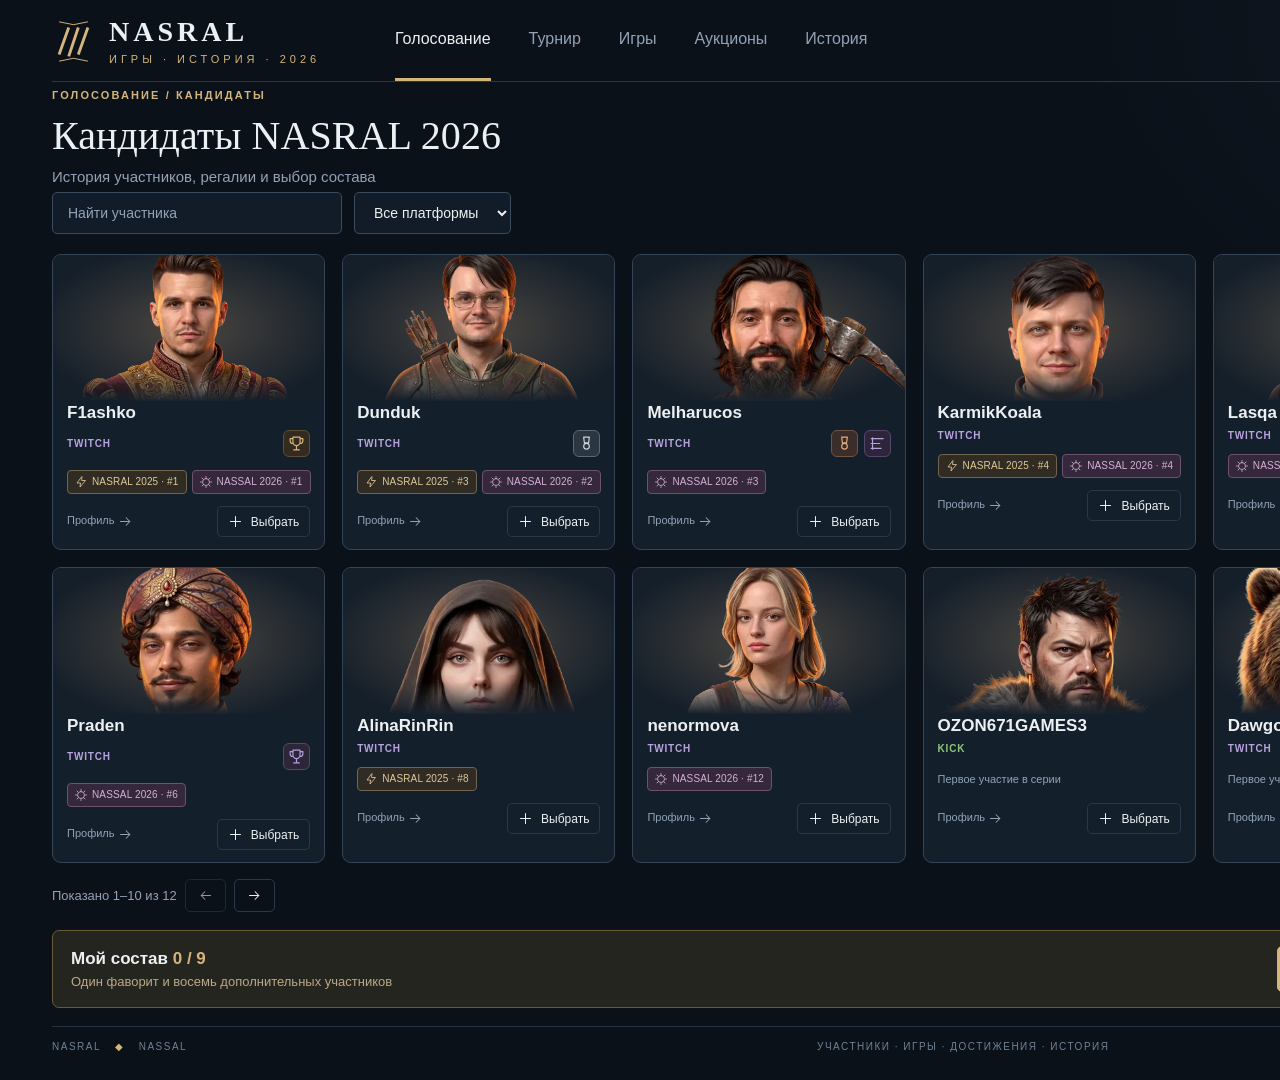
==== workbench/src/index.html @ 14a8f2f1 "Refine NASRAL product presentation and simplify delivery" ====
<!doctype html>
<html lang="ru">
<head>
  <meta charset="utf-8">
  <meta name="viewport" content="width=device-width, initial-scale=1">
  <title>NASRAL — история и статистика</title>
  <link rel="stylesheet" href="ui.css">
</head>
<body>
  <div id="app"></div>
  <script src="data.js"></script>
  <script src="history.js"></script>
  <script src="app.js"></script>
</body>
</html>
---- workbench/src/ui.css ----
:root{--bg:#0b1119;--panel:#121c28;--raised:#192634;--line:#2a3949;--text:#edf0f2;--muted:#92a3b6;--gold:#d5b57b;--gold-bg:#332b20;--green:#83d0ad;--red:#ee969b;--orange:#edc07a;--blue:#8bb9e7;--violet:#b5a0d9}
*{box-sizing:border-box}body{margin:0;background:var(--bg);color:var(--text);font:17px Arial,sans-serif}button,input,select{font:inherit}button,a,select{ -webkit-tap-highlight-color:transparent}button,a{color:inherit}button{cursor:pointer}button:disabled{cursor:default;opacity:.6}a{text-decoration:none}button:focus-visible,a:focus-visible,input:focus-visible,select:focus-visible{outline:3px solid var(--gold);outline-offset:4px}button{border:0}button,a,input,select{transition:background .12s,border-color .12s}button:hover:not(:disabled),a:hover{filter:brightness(1.15)}.app{position:relative;width:1920px;min-height:1080px;padding:0 52px 24px;background:radial-gradient(1000px 600px at 95% 0,#23354744,transparent 75%),var(--bg)}
.topbar{height:90px;display:flex;align-items:center;gap:48px;border-bottom:1px solid var(--line)}.brand{display:flex;align-items:center;gap:14px;min-width:295px}.brand-mark{width:43px;height:48px;color:var(--gold)}.brand-title{font:700 28px Georgia,serif;letter-spacing:4px}.brand-sub{font-size:11px;color:var(--gold);letter-spacing:4px;margin-top:5px}.nav{height:100%;display:flex;align-items:center;gap:38px}.nav a{display:flex;align-items:center;height:100%;border-bottom:3px solid transparent;color:var(--muted);font-size:16px}.nav a.active{color:var(--text);border-color:var(--gold)}.top-end{margin-left:auto;display:flex;align-items:center;gap:20px;color:var(--muted);font-size:14px}.top-season{padding:10px 15px;border:1px solid #655338;color:var(--gold);border-radius:5px}.top-separator{height:22px;width:1px;background:var(--line)}
.page-head{height:120px;display:flex;justify-content:space-between;align-items:center}.eyebrow{font-size:11px;text-transform:uppercase;letter-spacing:2.1px;font-weight:700;color:var(--gold);margin-bottom:11px}h1{font:400 40px Georgia,serif;letter-spacing:.1px;margin:0}h2{font:400 27px Georgia,serif;margin:0}h3{font-size:18px;font-weight:600;margin:0}.subtitle{color:var(--muted);font-size:15px;margin-top:9px}.head-tools{display:flex;gap:14px;align-items:center}.small{font-size:13px}.tiny{font-size:11px}.muted{color:var(--muted)}.gold{color:var(--gold)}.positive{color:var(--green)}.negative{color:var(--red)}.mono,.number{font-variant-numeric:tabular-nums}.number{white-space:nowrap}.big-number{font:500 38px Arial,sans-serif;font-variant-numeric:tabular-nums;letter-spacing:-1px}.row{display:flex;align-items:center;gap:12px}.spread{display:flex;justify-content:space-between;align-items:center;gap:16px}.stack{display:flex;flex-direction:column;gap:20px}.grid{display:grid;gap:20px}.columns{display:grid;grid-template-columns:minmax(0,1fr) 358px;gap:24px}.columns.wide-side{grid-template-columns:minmax(0,1fr) 540px}.panel{background:linear-gradient(130deg,#172230,#111b26);border:1px solid var(--line);border-radius:10px;overflow:hidden}.panel-inner{padding:24px}.panel-heading{display:flex;align-items:center;justify-content:space-between;gap:18px;padding:22px 24px;border-bottom:1px solid var(--line)}.panel-heading h2{font-size:24px}.panel-heading h3{font-size:18px}.panel-heading .small{font-size:13px}.section-label{font-size:11px;text-transform:uppercase;letter-spacing:1.8px;color:var(--muted);font-weight:bold}.section-rule{height:1px;background:var(--line);margin:21px 0}
.btn{display:inline-flex;align-items:center;justify-content:center;gap:8px;padding:12px 17px;border-radius:5px;border:1px solid #45566a;background:#1a2736;color:var(--text);font-size:14px;min-height:43px;white-space:nowrap}.btn.primary{background:var(--gold);border-color:var(--gold);color:#161b22;font-weight:bold}.btn.quiet{border-color:var(--line);background:transparent}.btn.small{padding:8px 12px;font-size:12px;min-height:33px}.btn.full{width:100%}.btn.selected{background:#413720;border-color:var(--gold);color:#f1d49b}.tabs{display:flex;gap:4px;border-bottom:1px solid var(--line);margin-bottom:20px}.tabs a,.tabs button{background:transparent;color:var(--muted);padding:14px 20px 15px;border-bottom:2px solid transparent;font-size:15px}.tabs .active{color:var(--gold);border-bottom-color:var(--gold)}.toolbar{display:flex;align-items:center;gap:12px;margin-bottom:20px}.input,.select{border:1px solid #3b4c5f;border-radius:5px;background:#111c28;color:var(--text);padding:11px 15px;font-size:14px;min-height:42px}.input{width:290px}.input::placeholder{color:var(--muted)}.toolbar-end{margin-left:auto;color:var(--muted);font-size:13px}.pill{display:inline-flex;align-items:center;gap:6px;padding:6px 10px;border:1px solid var(--line);border-radius:4px;font-size:12px;white-space:nowrap;background:#192735}.pill.green{background:#18382c;color:var(--green);border-color:#315f4c}.pill.red{background:#3c242a;color:var(--red);border-color:#624047}.pill.orange{background:#3c3224;color:var(--orange);border-color:#695333}.pill.blue{background:#1a3044;color:var(--blue);border-color:#385773}.pill.gold{background:var(--gold-bg);border-color:#6d5734}.pill.violet{background:#30263c;color:var(--violet);border-color:#514460}.live-dot{height:7px;width:7px;border-radius:50%;background:var(--green);display:inline-block;margin-right:4px}.icon{width:20px;height:20px;display:inline-block;flex-shrink:0;vertical-align:middle}.icon.lg{width:27px;height:27px}.icon.sm{width:15px;height:15px}.badge{display:inline-flex;align-items:center;justify-content:center;width:27px;height:27px;border-radius:6px;border:1px solid #5c4e35;color:var(--gold);background:#332b20;flex-shrink:0}.badge.green{color:var(--green);background:#18372a;border-color:#355e4a}.badge.red{color:var(--red);background:#3a252d;border-color:#674149}.badge.orange{color:var(--orange);background:#3a3023;border-color:#685335}.badge.silver{color:#c7d6e3;background:#2c3641;border-color:#59697a}.badge.bronze{color:#e3ac84;background:#3b2d29;border-color:#725344}.badge.violet{color:var(--violet);background:#2d263b;border-color:#55466b}.badge .icon{width:17px;height:17px}.season-chip{font-size:10px;letter-spacing:.15px;border:1px solid #71654e;background:#302b23;color:#dec99c;padding:5px 7px;border-radius:4px;white-space:nowrap;display:inline-flex;gap:5px;align-items:center}.season-chip.neon{color:#d5b1d4;background:#35283d;border-color:#6e516f}.season-chip.legacy{color:#bbb1d5;background:#292839;border-color:#514d68}.season-chip .icon{width:12px;height:12px}.platform{font-size:10px;letter-spacing:.8px;color:#b9a3df;text-transform:uppercase;font-weight:bold}.platform.kick{color:#8dc47a}.avatar{height:44px;width:44px;border-radius:7px;object-fit:cover;object-position:50% 17%;background:#283744;border:1px solid #394958}.player{display:flex;align-items:center;gap:11px;min-width:0}.player strong{font-size:15px;display:block;white-space:nowrap}.player .meta{display:flex;align-items:center;gap:7px;margin-top:5px;font-size:11px;color:var(--muted)}.player .monogram{display:grid;place-items:center;color:var(--gold);font-size:20px}.name-btn{background:none;color:var(--text);padding:0;text-align:left}.badges{display:flex;align-items:center;gap:6px}.award-tooltip{cursor:pointer}
.candidate-grid{display:grid;grid-template-columns:repeat(5,minmax(0,1fr));gap:17px}.candidate{height:328px;border:1px solid #354557;border-radius:9px;background:#141f2c;overflow:hidden;position:relative}.candidate.selected{border-color:var(--gold)}.candidate-picture{display:block;height:178px;background:radial-gradient(ellipse at center,#4b4640,#151f2a 80%);position:relative;overflow:hidden}.candidate-picture img{width:100%;height:100%;object-fit:cover;object-position:50% 13%;mask-image:linear-gradient(#000 78%,transparent)}.candidate-picture .badges{position:absolute;left:12px;top:12px}.candidate-info{padding:2px 14px 14px}.candidate-name{font-size:17px;font-weight:600;white-space:nowrap;display:block;text-overflow:ellipsis;overflow:hidden;margin-bottom:7px}.candidate-name.long{font-size:14px}.candidate-seasons{height:37px;display:flex;align-items:center;gap:5px;margin:6px 0}.candidate-bottom{display:flex;justify-content:space-between;align-items:center}.candidate-bottom .btn{padding:7px 10px;min-height:31px;font-size:12px}.legend-item{display:flex;align-items:flex-start;gap:12px;margin:16px 0}.legend-item .copy strong{font-size:13px;display:block;margin:1px 0 5px}.legend-item .copy p{font-size:12px;line-height:1.45;color:var(--muted);margin:0}.legend-note{border-left:2px solid #75613e;padding:0 0 0 12px;font-size:12px;color:#b9c4cf;line-height:1.55}.selection-strip{margin-top:18px;padding:15px 18px;border:1px solid #6a583b;border-radius:7px;background:#25251f;display:flex;justify-content:space-between;align-items:center}.selection-strip p{margin:5px 0 0;color:#baa988;font-size:13px}.pager{display:flex;gap:8px;align-items:center;color:var(--muted);font-size:13px;margin:16px 0 0}
table{width:100%;border-collapse:collapse;table-layout:auto}th{font-size:11px;color:var(--muted);font-weight:600;letter-spacing:.4px;text-align:left;padding:15px 17px;border-bottom:1px solid var(--line);white-space:nowrap}td{font-size:14px;padding:12px 17px;border-bottom:1px solid #263443;vertical-align:middle}tr:last-child td{border-bottom:0}tbody tr:nth-child(2n){background:#ffffff02}th.right,td.right{text-align:right}td.center,th.center{text-align:center}.table-button{background:none;color:inherit;padding:0;text-align:inherit}.table-button:hover{color:var(--gold)}.rank-cell{font:23px Georgia,serif;color:var(--gold);width:52px}.rating-table td{padding-top:10px;padding-bottom:10px;height:52px}.rating-table .avatar{width:34px;height:34px}.rating-table .player strong{font-size:13px}.rating-table .player .meta{margin-top:2px}.rating-table .badge{height:23px;width:23px}.rating-bar{height:5px;background:#2a3949;border-radius:3px;width:120px}.rating-bar i{height:100%;background:var(--gold);display:block;border-radius:3px}.cutline td{border-top:2px solid var(--gold)}.cut-label{font-size:11px;color:var(--gold);border-top:1px solid #77603a;background:#30291e}.cut-label td{padding:7px 17px}.stat-list{margin:0}.stat-list>div{display:flex;align-items:center;justify-content:space-between;border-bottom:1px solid var(--line);padding:17px 0;gap:12px}.stat-list>div:last-child{border:0}.stat-list dt{font-size:13px;color:var(--muted)}.stat-list dd{font-size:22px;font-variant-numeric:tabular-nums;margin:0}.rule-line{display:flex;gap:13px;font-size:14px;color:#b6c2cf;line-height:1.5;margin:19px 0}.rule-number{height:27px;width:27px;border:1px solid #6f5b3c;border-radius:50%;color:var(--gold);flex-shrink:0;display:grid;place-items:center;font-size:13px}
.kpis{display:grid;grid-template-columns:repeat(4,minmax(0,1fr));gap:18px;margin-bottom:22px}.kpi{padding:20px 24px;min-height:123px}.kpi-label{color:var(--muted);font-size:13px;margin-bottom:10px}.kpi-sub{font-size:12px;color:var(--muted);margin-top:9px}.kpi .icon{color:var(--gold)}.standings-table td{height:67px}.standings-table .player .meta{gap:5px}.standings-table .number.score{font-size:25px;color:#ecdbbb}.standings-table .current-game{font-size:13px;color:#bcc8d5;display:flex;align-items:center;gap:11px;max-width:230px}.game-mini{width:56px;height:29px;object-fit:cover;border-radius:3px}.chart-wrap{padding:20px 18px 12px}.chart{width:100%;height:340px;display:block;overflow:visible}.chart text{font:11px Arial,sans-serif;fill:var(--muted)}.chart-legend{display:flex;flex-wrap:wrap;gap:12px 19px;padding:0 20px 20px;color:#aebcca;font-size:12px}.chart-legend span{display:inline-flex;align-items:center;gap:7px}.chart-legend i{height:8px;width:8px;display:inline-block;border-radius:50%}.chart-note{font-size:12px;color:var(--muted);line-height:1.5;padding:15px 20px;border-top:1px solid var(--line)}.event-row{display:flex;align-items:center;justify-content:space-between;gap:15px;padding:15px 0;border-bottom:1px solid var(--line);font-size:13px}.event-row:last-child{border:0}.event-row small{display:block;color:var(--muted);margin-top:4px}.shortcuts{display:grid;grid-template-columns:repeat(3,1fr);gap:18px;margin-top:21px}.shortcut{padding:19px 22px;display:flex;align-items:center;gap:16px}.shortcut .icon{height:28px;width:28px;color:var(--gold)}.shortcut strong{font:21px Georgia,serif}.shortcut small{display:block;font-size:12px;color:var(--muted);margin-top:5px}
.statistics-table td{height:65px;font-size:15px;padding:11px 13px}.statistics-table th{padding-left:13px;padding-right:13px}.statistics-table .avatar{height:38px;width:38px}.statistics-table .player strong{font-size:13px}.finish-bar{width:78px;height:4px;border-radius:3px;background:#2b3a49;margin-top:7px}.finish-bar i{display:block;height:4px;background:var(--green);border-radius:3px}.aside-kpis{display:grid;grid-template-columns:repeat(2,1fr);gap:1px;background:var(--line)}.aside-kpis>div{background:#172432;padding:21px}.aside-kpis strong{display:block;font-size:30px;margin-top:10px}.metric-leader{display:flex;gap:12px;align-items:center;padding:15px 0;border-bottom:1px solid var(--line)}.metric-leader:last-child{border:0}.metric-leader .leader-score{margin-left:auto;color:var(--gold);font-size:19px}.mini-library{display:flex;gap:11px}.mini-game{width:116px;flex-shrink:0;display:block}.mini-game img{width:116px;height:55px;object-fit:cover;border-radius:5px;border:1px solid var(--line)}.mini-game .title{font-size:11px;white-space:nowrap;overflow:hidden;text-overflow:ellipsis;margin-top:7px}.mini-game .result{font-size:11px;margin-top:5px;color:var(--green)}
.active-games{display:grid;grid-template-columns:repeat(3,1fr);gap:16px;margin-bottom:20px}.active-game{overflow:hidden}.active-cover{width:100%;height:137px;object-fit:cover;display:block}.active-game .game-info{padding:16px}.active-game h3{font:21px Georgia,serif;white-space:nowrap;overflow:hidden;text-overflow:ellipsis;margin-bottom:15px}.active-game .avatar{height:31px;width:31px}.active-game .player strong{font-size:12px}.active-game .elapsed{font-size:12px;color:#b7c3cf;margin-top:15px;display:flex;justify-content:space-between}.games-table td{height:58px}.games-table .game-title{display:flex;align-items:center;gap:12px;font-size:13px}.game-title img{width:72px;height:34px;object-fit:cover;border-radius:4px}.games-table .player strong{font-size:12px}.games-table .avatar{height:30px;width:30px}.game-status{display:inline-flex;align-items:center;gap:7px;font-size:12px;color:var(--muted)}.game-status.finished{color:var(--green)}.game-status.playing{color:var(--blue)}.game-status.dropped{color:var(--red)}.game-status.waiting{color:var(--orange)}.outcome-dot{height:6px;width:6px;border-radius:50%;background:currentColor}.auction-table td{height:92px}.auction-table .bid{font-size:22px;color:var(--gold)}.auction-table .player strong{font-size:12px}.auction-table .avatar{width:33px;height:33px}.auction-table .game-title{display:flex;align-items:center;gap:15px}.auction-table .game-title img{height:56px;width:116px;object-fit:cover;border-radius:5px}.auction-table .game-title b{font-size:16px}.auction-table .game-title small{display:block;margin-top:8px;font-size:12px;color:var(--muted)}.donut{width:230px;height:230px;border-radius:50%;margin:28px auto;display:grid;place-items:center}.donut-hole{width:160px;height:160px;border-radius:50%;background:#14202c;display:flex;align-items:center;justify-content:center;flex-direction:column}.donut-hole b{font-size:28px;font-variant-numeric:tabular-nums}.donut-hole small{color:var(--muted);margin-top:6px;font-size:11px}.donut-item{display:flex;align-items:center;justify-content:space-between;padding:11px 0;font-size:13px;gap:9px}.donut-item .dot{width:9px;height:9px;border-radius:2px;display:inline-block;margin-right:8px}.donut-item strong{font-size:15px}.donut-item small{font-size:11px;color:var(--muted);display:block;margin-top:5px;text-align:right}
.hall-podium{display:grid;grid-template-columns:1fr 1.12fr 1fr;gap:16px;align-items:end}.champion-card{position:relative;height:244px;border:1px solid #495c6a;border-radius:9px;overflow:hidden;display:flex;align-items:center;flex-direction:column;background:radial-gradient(ellipse at 50% 30%,#46515a88,#15222e 85%)}.champion-card.first{height:268px;border-color:#8b7046;background:radial-gradient(ellipse at 50% 25%,#80644466,#18212b 85%)}.champion-card.bronze{border-color:#745b4a}.champion-card img{width:100%;height:157px;object-fit:cover;object-position:center 12%;mask-image:linear-gradient(#000 65%,transparent)}.champion-card.first img{height:178px}.champion-card b{font-size:20px;margin-top:-2px;z-index:1}.champion-card small{font-size:11px;color:var(--muted);margin-top:8px}.champion-card .pill{position:absolute;top:12px;right:12px}.seasons{display:grid;grid-template-columns:repeat(3,1fr);gap:17px}.season-card{height:198px;border:1px solid #5d513b;border-radius:8px;padding:22px;background:radial-gradient(ellipse at 92% 25%,#8c744b30,transparent),#1d242b;position:relative;overflow:hidden}.season-card.neon{border-color:#654e6f;background:radial-gradient(ellipse at 90% 30%,#bf5c9b22,transparent),#211e2d}.season-card.winter{border-color:#426071;background:radial-gradient(ellipse at 90% 30%,#4b94b32e,transparent),#162631}.season-card .season-emblem{position:absolute;right:20px;top:20px;width:70px;height:70px;color:#937a4c;opacity:.45}.season-card.neon .season-emblem{color:#c391c0}.season-card.winter .season-emblem{color:#8bb9c4}.season-card h3{font:27px Georgia,serif;margin-top:19px}.season-card .season-bottom{position:absolute;left:22px;right:22px;bottom:18px;border-top:1px solid #ffffff18;padding-top:13px;font-size:13px;display:flex;align-items:center;gap:7px}.season-card p{font-size:12px;color:var(--muted);margin-top:9px}.history-table td{height:39px;padding-top:8px;padding-bottom:8px;font-size:13px}.history-table .player strong{font-size:12px}.history-table .avatar{height:28px;width:28px}.history-table .rank-cell{font-size:18px}.timeline-horizontal{display:flex;gap:24px;margin-top:17px;padding-top:20px;border-top:1px solid var(--line)}.timeline-horizontal>div{flex:1;border-top:2px solid #6d5c40;padding-top:14px}.timeline-horizontal strong{font-size:13px;display:block;margin-top:8px}.timeline-horizontal small{font-size:11px;color:var(--muted);line-height:1.5;display:block;margin-top:6px}
.profile-hero{height:249px;display:flex;align-items:center;background:radial-gradient(ellipse at 12% 55%,#75533744,transparent 50%),#14202c;border:1px solid #6b5739;border-radius:10px;overflow:hidden;margin-bottom:22px}.hero-portrait{height:249px;width:255px;object-fit:cover;object-position:50% 14%;mask-image:linear-gradient(90deg,#000 70%,transparent)}.profile-identity{padding:25px 30px}.profile-identity h2{font:40px Georgia,serif;margin:10px 0}.profile-identity p{font-size:14px;color:var(--muted);margin:10px 0 17px}.profile-regalia{display:flex;gap:11px;margin:14px 0}.profile-summary{margin-left:auto;display:flex;flex-direction:column;gap:22px;padding:25px 40px;min-width:310px;border-left:1px solid var(--line)}.profile-summary>div{font-size:13px}.profile-summary strong{display:block;color:var(--gold);font-size:18px;margin-bottom:6px}.profile-summary small{color:var(--muted)}.profile-columns{display:grid;grid-template-columns:1.1fr 1fr 1fr;gap:20px}.career-row{display:grid;grid-template-columns:83px minmax(0,1fr) 102px;gap:14px;align-items:center;position:relative;padding:19px 0 19px 19px;border-left:1px solid #7c6643;margin-left:5px}.career-row:before{content:'';height:7px;width:7px;position:absolute;left:-4px;top:26px;border-radius:50%;background:var(--gold)}.career-row .date{color:var(--muted);font-size:12px}.career-row strong{font-size:15px}.career-row small{display:block;color:var(--muted);font-size:12px;margin-top:6px}.career-row .place{color:var(--gold);font-size:14px;text-align:right}.profile-kpis{display:grid;grid-template-columns:repeat(2,1fr);gap:12px}.profile-kpi{background:#1b2a39;border:1px solid var(--line);border-radius:6px;padding:17px}.profile-kpi span{font-size:12px;color:var(--muted)}.profile-kpi strong{display:block;font-size:29px;margin-top:10px}.profile-kpi.wide{grid-column:span 2}.medal-row{display:flex;gap:12px;align-items:center;margin:22px 0}.medal-row .badge{height:40px;width:40px}.medal-row strong{font-size:14px}.medal-row small{display:block;margin-top:7px;color:var(--muted);font-size:12px}.profile-links{display:flex;gap:10px;margin-top:20px}.profile-links .btn{flex:1;font-size:13px}
.comparison-heroes{display:grid;grid-template-columns:1fr 1fr;gap:22px;margin-bottom:22px}.comparison-person{display:flex;align-items:center;gap:20px;padding:19px 23px}.comparison-person .avatar{height:86px;width:86px}.comparison-person h2{font:29px Georgia,serif}.comparison-person p{font-size:13px;color:var(--muted);margin:9px 0}.compare-row{display:grid;grid-template-columns:250px 1fr 1fr;gap:25px;padding:17px 24px;border-bottom:1px solid var(--line);align-items:center}.compare-row .label{color:var(--muted);font-size:14px}.compare-value{display:flex;gap:18px;align-items:center}.compare-value strong{font-size:22px;min-width:83px;font-variant-numeric:tabular-nums}.compare-bar{height:6px;flex:1;background:#2c3b4b;border-radius:3px}.compare-bar i{height:100%;display:block;border-radius:3px;background:var(--gold)}.compare-bar.blue i{background:var(--blue)}
.lot-hero{display:flex;align-items:center;gap:25px;padding:23px}.lot-hero img.cover{width:300px;height:141px;object-fit:cover;border-radius:7px}.lot-hero h2{font:30px Georgia,serif;margin:12px 0}.lot-hero .hero-end{margin-left:auto;text-align:right}.lot-chain{display:grid;grid-template-columns:repeat(6,1fr);gap:0;margin:23px 0;border:1px solid #6b593d;border-radius:8px;background:#24271f;overflow:hidden}.chain-node{padding:20px 17px;position:relative;border-right:1px solid #67583b66}.chain-node:last-child{border:0}.chain-node strong{display:block;font-size:14px;margin-top:11px}.chain-node small{display:block;font-size:12px;color:#adbaaa;margin-top:7px}.chain-node .icon{color:var(--gold)}.option-row{display:flex;justify-content:space-between;align-items:center;gap:20px;border-bottom:1px solid var(--line);padding:18px 0}.option-row:last-child{border:0}.option-row .game-title{font-size:14px}.option-row b{font-size:20px;font-variant-numeric:tabular-nums}.option-row small{font-size:12px;color:var(--muted);display:block;margin-top:8px}.empty-state{padding:24px;border:1px dashed #405265;border-radius:7px;text-align:center;color:var(--muted);font-size:13px;line-height:1.6}.empty-state .icon{display:block;margin:0 auto 10px;color:#647b92}.archive-intro{display:flex;align-items:center;justify-content:space-between;gap:25px;padding:22px 26px;border:1px solid #745d82;background:linear-gradient(110deg,#34243c,#162335);border-radius:9px;margin-bottom:22px}.archive-intro h2{font-size:29px}.archive-intro p{font-size:13px;color:#b7aac3;margin:9px 0 0}.archive-table td{height:47px;padding-top:8px;padding-bottom:8px}.archive-table .player strong{font-size:13px}.archive-table .avatar{height:30px;width:30px}
.overlay{position:absolute;inset:90px 0 0;z-index:10;background:#060b13ba;backdrop-filter:blur(3px);display:flex;justify-content:flex-end;padding:24px 52px 28px}.drawer{width:690px;border:1px solid #75603e;background:#14202c;border-radius:10px;box-shadow:0 20px 90px #000b;overflow:hidden;align-self:flex-start}.drawer .panel-heading{padding:23px 27px}.drawer .drawer-body{padding:22px 27px}.drawer h2{font:31px Georgia,serif}.selection-person{display:flex;gap:13px;align-items:center;padding:10px 0;border-bottom:1px solid var(--line);min-height:53px}.selection-person .avatar{width:33px;height:33px}.selection-person strong{font-size:14px}.selection-person .actions{margin-left:auto;display:flex;gap:9px;align-items:center}.favorite-btn{border:1px solid #495568;border-radius:5px;color:#94a4b5;background:#1c2a39;padding:7px 11px;font-size:12px}.favorite-btn.active{background:#3b3120;color:var(--gold);border-color:#7a633e}.remove-btn{color:var(--muted);background:transparent;padding:8px}.drawer-foot{padding:22px 27px;border-top:1px solid var(--line);background:#192734}.drawer-foot p{font-size:12px;color:var(--muted);line-height:1.5;margin:0 0 15px}.modal{position:absolute;left:50%;top:250px;transform:translateX(-50%);width:530px;background:#192634;padding:30px;border:1px solid #836b43;border-radius:10px;box-shadow:0 0 0 2000px #080d16bd;z-index:20}.modal h2{margin:12px 0 20px}.modal p{font-size:15px;line-height:1.65;color:#bec9d4}.modal .btn{margin-top:15px}.footer{display:flex;justify-content:space-between;align-items:center;color:#6f8296;font-size:10px;letter-spacing:1.5px;text-transform:uppercase;margin-top:22px;padding-top:16px;border-top:1px solid #253341}.footer .dot{color:var(--gold);margin:0 10px}.clamp-name{white-space:nowrap;overflow:hidden;text-overflow:ellipsis}.compact-table td{height:51px}.full-width{width:100%}.hidden{display:none!important}
@media(max-width:1300px){body{overflow:auto}.app{transform-origin:top left}.btn:hover{filter:none}}
/* Presentation density: a complete interface, not a cropped long webpage. */
.topbar{height:82px}.page-head{height:110px}.panel-inner{padding:20px}.panel-heading{padding:17px 21px}.kpis{margin-bottom:18px}.kpi{min-height:112px;padding:17px 21px}.big-number{font-size:34px}.kpi-sub{margin-top:7px}.candidate{height:296px}.candidate-picture{height:146px}.candidate-info{padding-top:2px}.legend-item{margin:13px 0}.legend-item .copy p{line-height:1.4}.legend-panel .section-rule{margin:17px 0}.rating-table td{height:45px;padding:7px 14px}.rating-table .avatar{height:28px;width:28px}.rating-table .player strong{font-size:12px}.rating-table .player .meta{font-size:10px}.rating-table .badge{height:21px;width:21px}.standings-table td{height:57px;padding:8px 13px}.standings-table .avatar{height:36px;width:36px}.standings-table .badge{height:20px;width:20px}.standings-table .meta{font-size:10px;margin-top:4px}.standings-table .player strong{font-size:14px}.standings-table .score{font-size:23px}.standings-table th{padding:13px}.shortcuts{margin-top:17px}.shortcut{padding:14px 18px}.shortcut strong{font-size:19px}.shortcut small{font-size:11px}.chart-wrap{padding-top:13px}.event-row{padding:12px 0}.chart-note{padding-top:12px;padding-bottom:12px}.statistics-table td{height:58px;padding:9px 12px}.statistics-table .avatar{height:33px;width:33px}.aside-kpis>div{padding:18px}.metric-leader{padding:13px 0}.active-cover{height:122px}.active-game .game-info{padding:14px}.active-game h3{font-size:20px;margin-bottom:12px}.active-game .elapsed{margin-top:11px}.auction-table td{height:84px;padding:11px 14px}.donut{height:210px;width:210px;margin:22px auto}.donut-hole{height:150px;width:150px}.donut-item{padding:9px 0}.champion-card{height:225px}.champion-card.first{height:249px}.champion-card img{height:145px}.champion-card.first img{height:165px}.season-card{height:182px;padding:19px}.season-card h3{font-size:26px;margin-top:16px}.season-card .season-bottom{left:19px;right:19px;bottom:16px}.profile-hero{height:210px;margin-bottom:16px}.hero-portrait{height:210px;width:225px}.profile-identity{padding:20px 26px}.profile-identity h2{font-size:36px}.profile-summary{gap:17px;padding:20px 35px}.profile-summary strong{font-size:16px}.tabs a,.tabs button{padding-top:12px;padding-bottom:13px}.career-row{padding-top:15px;padding-bottom:15px}.career-row:before{top:22px}.profile-kpi{padding:14px}.profile-kpi strong{font-size:27px}.profile-links{margin-top:16px}.lot-chain{margin:20px 0}.chain-node{padding:17px 15px}.lot-hero{padding:20px}.lot-hero img.cover{height:124px;width:265px}.option-row{padding:15px 0}.stat-list>div{padding:14px 0}.archive-intro{padding:18px 23px;margin-bottom:18px}.archive-table td{height:43px;padding:6px 14px}.archive-table .avatar{height:27px;width:27px}.overlay{inset-top:82px}.drawer .drawer-body{padding-top:18px;padding-bottom:18px}.selection-person{min-height:49px;padding:8px 0}.drawer-foot{padding:19px 27px}.footer{margin-top:18px;padding-top:14px}
.portrait-monogram{display:flex;align-items:center;justify-content:center;height:100%;width:100%;background:radial-gradient(ellipse at 50% 30%,#39485766,transparent 80%),#15222f;color:#cdb487;font:46px Georgia,serif;letter-spacing:4px}.avatar.portrait-monogram{font:17px Georgia,serif;letter-spacing:0;flex-shrink:0}.hero-portrait.portrait-monogram{font-size:70px;letter-spacing:4px;flex-shrink:0}.candidate-picture .portrait-monogram{font-size:56px}
.page-statistics .statistics-table td{height:51px;padding:6px 12px}.page-hall .history-table td{height:35px;padding:5px 10px}.page-hall .champion-card{height:205px}.page-hall .champion-card.first{height:229px}.page-hall .champion-card img{height:125px}.page-hall .champion-card.first img{height:145px}.page-lot .stat-list>div{padding:12px 0}.page-lot .empty-state{padding:18px}.page-season aside.stack{gap:14px}.page-season aside .panel-inner{padding:17px}.page-season aside .section-rule{margin:14px 0}.page-season .empty-state{padding:16px;font-size:12px}.overlay{top:82px}
.profile-now{margin-left:auto;padding:25px 34px;min-width:430px;max-width:530px}.profile-current-cover{width:125px;height:60px;object-fit:cover;border-radius:5px}.profile-now b{font-size:15px}.profile-game{display:flex;align-items:center;gap:14px;padding:16px 0;border-bottom:1px solid var(--line)}.profile-game:last-child{border:0}.profile-game .game-mini{width:105px;height:50px}.profile-game b{font-size:14px}.profile-game p{font-size:11px;color:var(--muted);margin:8px 0 0}.profile-game>.icon{margin-left:auto;color:var(--gold)}
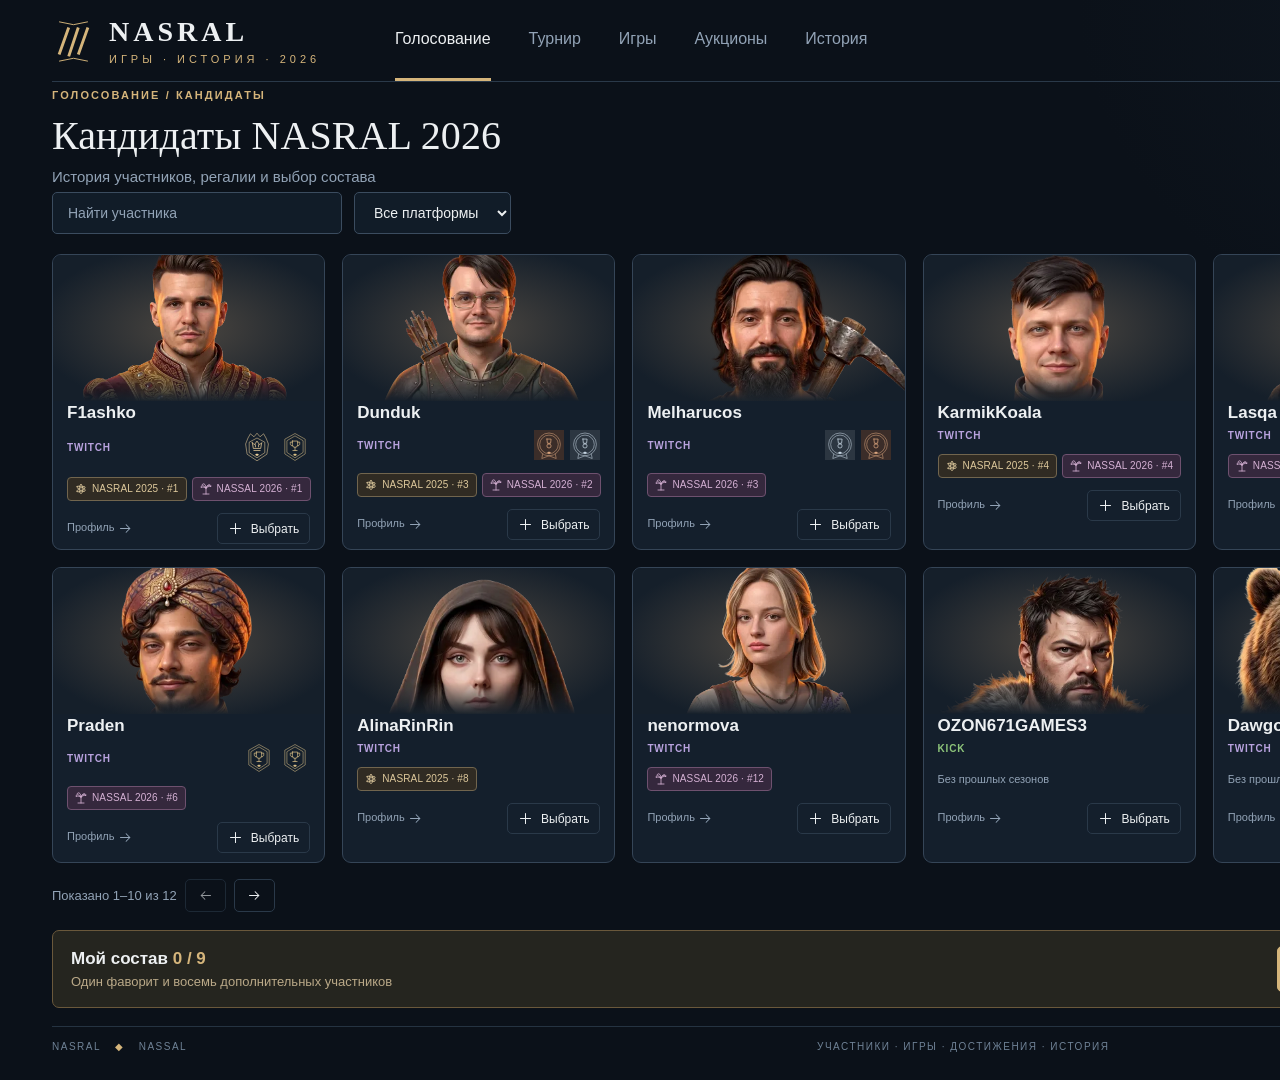
==== commit 05089e64: "NASRAL product presentation" ====
--- a/workbench/src/index.html
+++ b/workbench/src/index.html
@@ -3,13 +3,12 @@
 <head>
   <meta charset="utf-8">
   <meta name="viewport" content="width=device-width, initial-scale=1">
-  <title>NASRAL — история и статистика</title>
+  <title>NASRAL — история, статистика и достижения</title>
   <link rel="stylesheet" href="ui.css">
 </head>
 <body>
   <div id="app"></div>
   <script src="data.js"></script>
-  <script src="history.js"></script>
   <script src="app.js"></script>
 </body>
 </html>
--- a/workbench/src/ui.css
+++ b/workbench/src/ui.css
@@ -19,3 +19,31 @@
 .portrait-monogram{display:flex;align-items:center;justify-content:center;height:100%;width:100%;background:radial-gradient(ellipse at 50% 30%,#39485766,transparent 80%),#15222f;color:#cdb487;font:46px Georgia,serif;letter-spacing:4px}.avatar.portrait-monogram{font:17px Georgia,serif;letter-spacing:0;flex-shrink:0}.hero-portrait.portrait-monogram{font-size:70px;letter-spacing:4px;flex-shrink:0}.candidate-picture .portrait-monogram{font-size:56px}
 .page-statistics .statistics-table td{height:51px;padding:6px 12px}.page-hall .history-table td{height:35px;padding:5px 10px}.page-hall .champion-card{height:205px}.page-hall .champion-card.first{height:229px}.page-hall .champion-card img{height:125px}.page-hall .champion-card.first img{height:145px}.page-lot .stat-list>div{padding:12px 0}.page-lot .empty-state{padding:18px}.page-season aside.stack{gap:14px}.page-season aside .panel-inner{padding:17px}.page-season aside .section-rule{margin:14px 0}.page-season .empty-state{padding:16px;font-size:12px}.overlay{top:82px}
 .profile-now{margin-left:auto;padding:25px 34px;min-width:430px;max-width:530px}.profile-current-cover{width:125px;height:60px;object-fit:cover;border-radius:5px}.profile-now b{font-size:15px}.profile-game{display:flex;align-items:center;gap:14px;padding:16px 0;border-bottom:1px solid var(--line)}.profile-game:last-child{border:0}.profile-game .game-mini{width:105px;height:50px}.profile-game b{font-size:14px}.profile-game p{font-size:11px;color:var(--muted);margin:8px 0 0}.profile-game>.icon{margin-left:auto;color:var(--gold)}
+/* One award, from a compact badge to a collectible in the profile. */
+.award-art{width:82px;height:82px;color:var(--gold);flex-shrink:0;filter:drop-shadow(0 3px 8px #0005)}
+.award-art.signature{color:#efd39c}.award-art.rare{color:#d8be86}.award-art.silver{color:#c7d6e3}.award-art.bronze{color:#d9a47d}.award-art.violet{color:#bba5df}.award-art.nassal-2026{color:#d6a8dc}
+.achievement-badge{background:none;border:0;border-radius:0;width:30px;height:30px;padding:0}.achievement-badge .award-art{width:30px;height:30px;filter:none}.achievement-badge.signature{width:34px;height:34px}
+.standings-table .achievement-badge,.rating-table .achievement-badge{width:24px;height:24px}.standings-table .achievement-badge .award-art,.rating-table .achievement-badge .award-art{width:24px;height:24px}
+.season-chip.nassal-2026{color:#d5b1d4;background:#35283d;border-color:#6e516f}.collection-legend .achievement-badge{width:42px;height:42px}.collection-legend .award-art{width:42px;height:42px}.collection-legend .legend-item{gap:12px;margin:15px 0}.collection-legend .copy strong{font-size:14px}.collection-legend .copy p{margin-top:5px}
+.signature-showcase .achievement-badge{width:100px;height:116px}.signature-showcase .award-art{width:100px;height:116px}.signature-showcase h3{color:#efd39c;font-size:22px}
+.page-profile .profile-hero{height:160px}.page-profile .hero-portrait{height:160px;width:185px;object-fit:cover}.page-profile .profile-identity{padding:17px 24px}.page-profile .profile-identity h2{font-size:32px}.page-profile .profile-identity p{margin:10px 0 14px}.page-profile .profile-identity .row{gap:7px;flex-wrap:wrap}.page-profile .profile-now{padding:20px 28px;min-width:390px}
+.collection-layout{display:grid;grid-template-columns:minmax(0,2.15fr) minmax(0,1fr);gap:22px}.collection-layout>.stack{gap:16px}.collection-layout h2{font-size:25px}.collection-filters{display:flex;gap:6px;flex-wrap:wrap;margin:20px 0 16px}.collection-filters button{color:var(--muted);border:1px solid var(--line);border-radius:5px;background:#14202d;padding:8px 10px;font-size:12px}.collection-filters button.active{color:var(--gold);border-color:#8c7147;background:#342b20}.collection-filters button span{opacity:.65;margin-left:4px}
+.collection-grid{display:grid;grid-template-columns:repeat(3,minmax(0,1fr));gap:12px}.award-card{display:flex;align-items:center;gap:13px;min-height:174px;padding:17px 13px;border:1px solid #465464;border-radius:8px;background:radial-gradient(ellipse at 0 0,#34465766,transparent 75%),#152230;color:var(--text);text-align:left}.award-card.rare{border-color:#867249;background:radial-gradient(ellipse at 0 0,#6c54263b,transparent 90%),#192430}.award-card.signature{border-color:#bda069;background:radial-gradient(ellipse at 0 0,#8b632b55,transparent 90%),#202932}.award-card .award-art{width:75px;height:92px}.award-copy{display:flex;flex-direction:column;min-width:0}.rarity-label{text-transform:uppercase;font-size:9px;letter-spacing:1.2px;color:var(--gold);line-height:1.4}.award-card strong{font-size:16px;line-height:1.3;margin:9px 0}.award-category{font-size:11px;color:#b4c0ce}.award-card small{display:block;font-size:10px;line-height:1.6;color:var(--muted);margin-top:7px}.rarity-guide{margin:18px 0}.rarity-guide>div{display:flex;align-items:center;gap:16px;margin:10px 0}.rarity-guide .award-art{width:56px;height:56px}.rarity-guide b{font-size:14px}.rarity-guide small{display:block;font-size:12px;line-height:1.5;color:var(--muted);margin-top:5px}.moment-preview .game-mini{height:75px;width:95px}.moment-preview h3{font-size:16px}.moment-preview p{font-size:12px;line-height:1.6;color:var(--muted);margin:8px 0 14px}.moment-preview>.small{display:block;margin-top:16px}.collection-layout .pager{margin-bottom:0;padding-bottom:0}
+.event-toolbar .select{max-width:240px}.memory-layout{display:grid;grid-template-columns:minmax(0,2.15fr) minmax(0,1fr);gap:22px}.moment-feed{margin-top:16px}.moment-card{position:relative;display:flex;gap:20px;align-items:center;padding:20px 0;border-bottom:1px solid var(--line)}.moment-card:last-child{border-bottom:0}.moment-cover{width:160px;height:86px;object-fit:cover;border-radius:6px}.moment-card h3{font-size:20px;margin:9px 0}.moment-card p{font-size:13px;color:var(--muted);margin:7px 0 10px}.media-label{font-size:11px;color:var(--muted);margin-left:auto;white-space:nowrap}.memory-layout .empty-state{margin:20px 0}.memory-layout .legend-note{font-size:14px;line-height:1.7}
+.achievement-modal{width:680px;top:175px}.award-detail{display:flex;gap:23px;align-items:center;margin:20px 0 25px}.award-detail .award-art{height:125px;width:125px}.award-detail h2{margin:0 0 12px}.award-detail p{font-size:13px;margin:0}.modal-links{display:flex;gap:12px;flex-wrap:wrap}.modal-links .btn{font-size:12px}.unselected-table small{display:block;font-size:11px;margin-top:7px}.unselected-table .game-title small{margin-top:4px}
+.page-standings .standings-table td{height:54px;padding-top:7px;padding-bottom:7px}
+.page-profile .profile-hero{height:145px}.page-profile .hero-portrait{height:145px;width:172px}.page-profile .profile-identity{padding-top:13px;padding-bottom:13px}.page-profile .profile-identity p{margin:8px 0 12px}
+.moment-card{padding:10px 0;gap:16px}.moment-card h3{font-size:19px;margin:6px 0}.moment-card p{margin:6px 0 8px}.moment-cover{width:140px;height:74px}.moment-feed{margin-top:10px}
+.memory-layout aside .section-rule{margin:14px 0}.memory-layout aside .empty-state{padding:18px;margin:14px 0}.memory-layout aside .stat-list>div{padding:12px 0}
+.season-chip.nasral-2026{color:#9fc9d6;background:#203741;border-color:#426370}.award-art.nasral-2026{color:#9fc9d6}
+.page-standings .standings-table td{height:52px;padding-top:6px;padding-bottom:6px}.page-standings .shortcuts{margin-top:12px}.page-standings .shortcut{padding-top:12px;padding-bottom:12px}
+.award-card{min-height:158px}.memory-layout aside .stat-list>div{padding:10px 0}.memory-layout aside .section-rule{margin:12px 0}.memory-layout aside .empty-state{padding:16px;margin:12px 0}
+.page-profile .footer{margin-top:12px;padding-top:10px}
+/* Complete lists keep the same compact five-row view on every page. */
+.list-pager{display:flex;align-items:center;justify-content:space-between;gap:16px;padding:12px 20px;border-top:1px solid var(--line);font-size:12px;color:var(--muted)}
+.profile-stats-layout{display:grid;grid-template-columns:1fr 1.6fr;gap:22px}.profile-stats-layout .profile-game{padding:12px 0}
+.page-statistics .statistics-table td{height:45px;padding:5px 12px}
+.page-standings .standings-table td{height:46px;padding:4px 13px}.page-standings .standings-table .meta{margin-top:2px}.page-standings .standings-table .achievement-badge,.page-standings .standings-table .award-art{width:18px;height:18px}
+.page-auctions .donut{width:190px;height:190px;margin:18px auto}.page-auctions .donut-hole{width:140px;height:140px}.page-auctions .donut-item{padding:7px 0}
+.page-statistics .statistics-table td{height:44px}.page-statistics section.stack>section.panel{padding:16px 20px}
+.page-auctions .footer{margin-top:12px;padding-top:10px}
